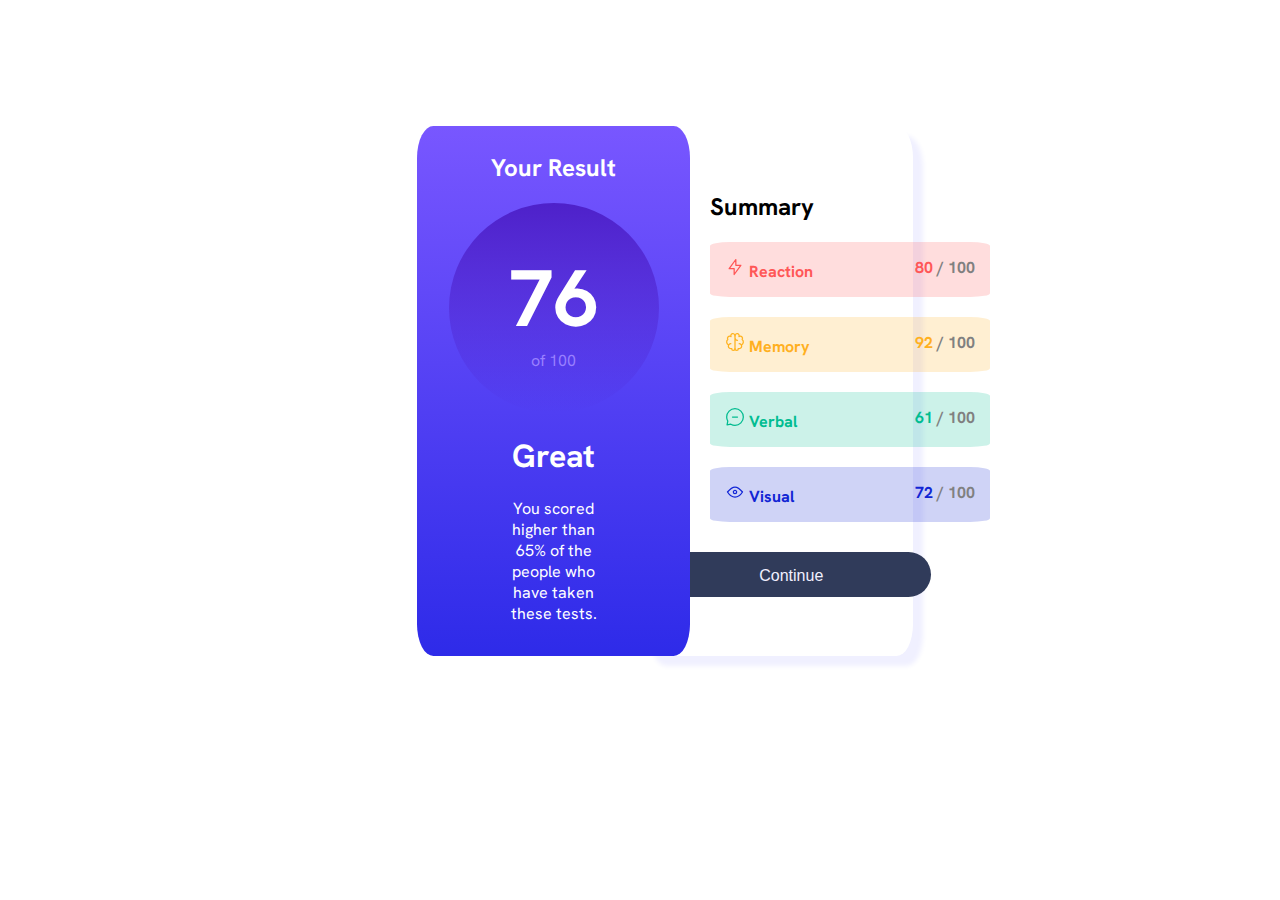
==== results-summary-component-main/index.html @ 16154f98 "Add files via upload" ====
<!DOCTYPE html>
<html lang="en">
  <head>
    <meta charset="UTF-8" />
    <meta name="viewport" content="width=device-width, initial-scale=1.0" />
    <!-- displays site properly based on user's device -->

    <link
      rel="icon"
      type="image/png"
      sizes="32x32"
      href="./assets/images/favicon-32x32.png"
    />
    <link rel="preconnect" href="https://fonts.googleapis.com" />
    <link rel="preconnect" href="https://fonts.gstatic.com" crossorigin />
    <link
      href="https://fonts.googleapis.com/css2?family=Hanken+Grotesk:ital,wght@0,100..900;1,100..900&display=swap"
      rel="stylesheet"
    />
    <link rel="stylesheet" href="./design/Css/style.css">
    <title>Result and Summary</title>


  </head>
  <body>
    <main role="main">
    <div role="contentinfo" class="container">
      <div class="item1">
        <div>
          <h2>Your Result</h2>
          <div class="circulo">
          <div class="numero1"><b>76</b></div>
          <div class="numero2">of 100</div>
          </div>
        </div>
        <div>
          <h1>Great</h1>
          <p>
            You scored higher than 65% of the people who have taken these tests.
          </p>
        </div>
      </div>
      <div class="item2">
        <div role="contentinfo" class="contentinfo"><b>
          <div class="Summary">
            <h2>Summary</h2>
          </div>
          <div class="span1">
            <span>
              <span><img src="./assets/images/icon-reaction.svg" alt=""></span>
              <span>Reaction</span>
            </span>
              <span>
                <span>80</span>
                <span style="color: grey;">/ 100</span>
              </span>
          </div>
          <div class="span2">
            <span>
              <span><img src="./assets/images/icon-memory.svg" alt=""></span>
              <span>Memory</span>
            </span>
              <span>
                <span>92</span>
                <span style="color: grey;">/ 100</span>
              </span>              
          </div>
          <div class="span3">
            <span>
              <span><img src="./assets/images/icon-verbal.svg" alt=""></span>
              <span>Verbal</span>
            </span>              
              <span>
                <span>61</span>
                <span style="color: grey;">/ 100</span>
              </span>
          </div>
          <div class="span4">
            <span>
              <span><img src="./assets/images/icon-visual.svg" alt=""></span>
              <span>Visual</span>
            </span>
              <span>
                <span>72</span>
                <span style="color: grey;">/ 100</span>
              </span>
          </div>
        </b>
        </div>
        <div class="container-button">
          <button class="button">Continue</button>
        </div>
      </div>
        
    </div>
  </main>
    <div class="attribution">
      Challenge by
      <a href="https://www.frontendmentor.io?ref=challenge" target="_blank"
        >Frontend Mentor</a
      >. Coded by <a href="#">Mapp81</a>.
    </div>
  </body>
</html>
---- results-summary-component-main/design/Css/style.css ----
body{
    
    font-family: Hanken Grotesk;
    
}

.container{
    display: flex;
    justify-content: center;
    align-items: center;
    align-content: center;
    flex-direction: row;
    border-radius: 15%;
    background-color: hsl(0, 0%, 100%) ;
    margin: 10%
    
}

.item1{
    display: flex;
    flex-direction: column;
    justify-content: center;
    width: 23%;
    height: 500px;
    align-items: center;    
    text-align: center;
    border-radius: 6%;
    background: linear-gradient(hsl(252, 100%, 67%), hsl(241, 81%, 54%));
    color: hsl(0, 0%, 100%);
    padding: 15px 20px 15px 20px;
    transform: translateX(50px);
}

.item2{
    display: flex;
    flex-direction: column;
    align-items: left;
    width: 23%;
    height: 500px;
    text-align: left;
    padding: 15px 20px 15px 20px;
    background-color: hsl(0, 0%, 100%);
    box-shadow: 10px 10px 5px hsl(241, 100%, 97%);
    border-radius: 6%;
    
}

.item1 h2{
    margin-top: 10px;
    margin-bottom: 20px;
}

.div summary{
    
    margin-bottom: 30px;
}

.contentinfo{
    display: flex;
    flex-direction: column;
    justify-content: center;
    margin: 30px 10px 0px 50px;
    
    
}

.span1 .span2 .span3 .span4{
    display: flex;
    justify-content: space-between;
}

.span1{
    
    background-color: hsla(0, 100%, 67%, 20%);
    border-radius: 7%;
    width: 250px;
    color:  hsl(0, 100%, 67%);
    font-size: 16px;
    padding: 15px 15px 15px 15px;
    margin-bottom: 20px;
    display: flex;
    justify-content: space-between;
    
}

.span2{
    background-color: hsla(39, 100%, 56%, 20%);
    border-radius: 7%;
    width: 250px;
    color:  hsl(39, 100%, 56%);
    font-size: 16px;
    padding: 15px 15px 15px 15px;
    margin-bottom: 20px;
    display: flex;
    justify-content: space-between;
    
}

.span3{
    background-color: hsla(166, 100%, 37%, 20%);
    border-radius: 7%;
    width: 250px;
    color: hsl(166, 100%, 37%);
    font-size: 16px;
    padding: 15px 15px 15px 15px;
    margin-bottom: 20px;
    display: flex;
    justify-content: space-between;
    
}

.span4{
    background-color: hsla(234, 85%, 45%,20%);
    border-radius: 7%;
    width: 250px;
    color: hsl(234, 85%, 45%);
    font-size: 16px;
    margin-bottom: 20px;
    padding: 15px 15px 15px 15px;
    display: flex;
    justify-content: space-between;
    align-content: center;
    
}

.container-button{
    display: flex;
    flex-direction: column;
    justify-content: center;
    margin: 10px 0px 10px 0px; 
    align-items: center;
    align-content: center;
    margin-left: 30px;
}

.button{
    background-color: hsl(224, 30%, 27%);
    color: hsl(241, 100%, 97%);
    border-radius: 7%;
    width: 280px;
    height: 45px;
    padding: 15px 15px 15px 15px;
    font-size: 16px;
    margin-bottom: 10px;
    box-shadow: none;
    border-color: none;
    border-style: none;
    display: inline-block; /* Permite que el botón se ajuste al contenido */
    cursor: pointer; /* Cambia el cursor al pasar sobre el botón */
    border-radius: 50px; /* Redondea los bordes por completo */
}

.circulo{
    display: flex;
    justify-content: center;
    align-content: center;
    flex-direction: column;
    align-items: center;
    border-radius: 100%;
    height: 210px;
    width: 210px;
    background: linear-gradient(hsla(256, 72%, 46%, 1),hsla(241, 72%, 46%, 0));
    
}

div p{
    padding: 0 60px 0 60px;
}

img{
    align-items: center;
}

.numero1{
    font-size: 80px;
}

.numero2{
    color: hsl(252, 100%, 75%);

}

.attribution {
    display: none;
    font-size: 11px;
    text-align: center;
  }
  

  /* Media Queries */
@media (max-width: 768px) {
    .container {
        flex-direction: column;
        align-items: center;
    }

    .item1, .item2 {
        width: 80%;
        margin-bottom: 20px;
    }

    .item1 {
        transform: none;
    }

    .item2{
        flex-direction: column;
        align-items: center;
    }

    .contentinfo {
        display: flex;
        justify-content: space-between;
    }

}

/* Media Queries */
@media (max-width: 480px) {
    .container {
        display: flex;
        flex-direction: column;
        justify-content: space-between;
        align-items: center;
        width: 100vw;
        margin: 0;
    }

    .item1{
        height: 50vh;
        padding-bottom: 10vh;
    }

    .item2{
        height: 50vh ;
        
        box-shadow: none;
        display: flex;
        justify-content: center;
    }

}
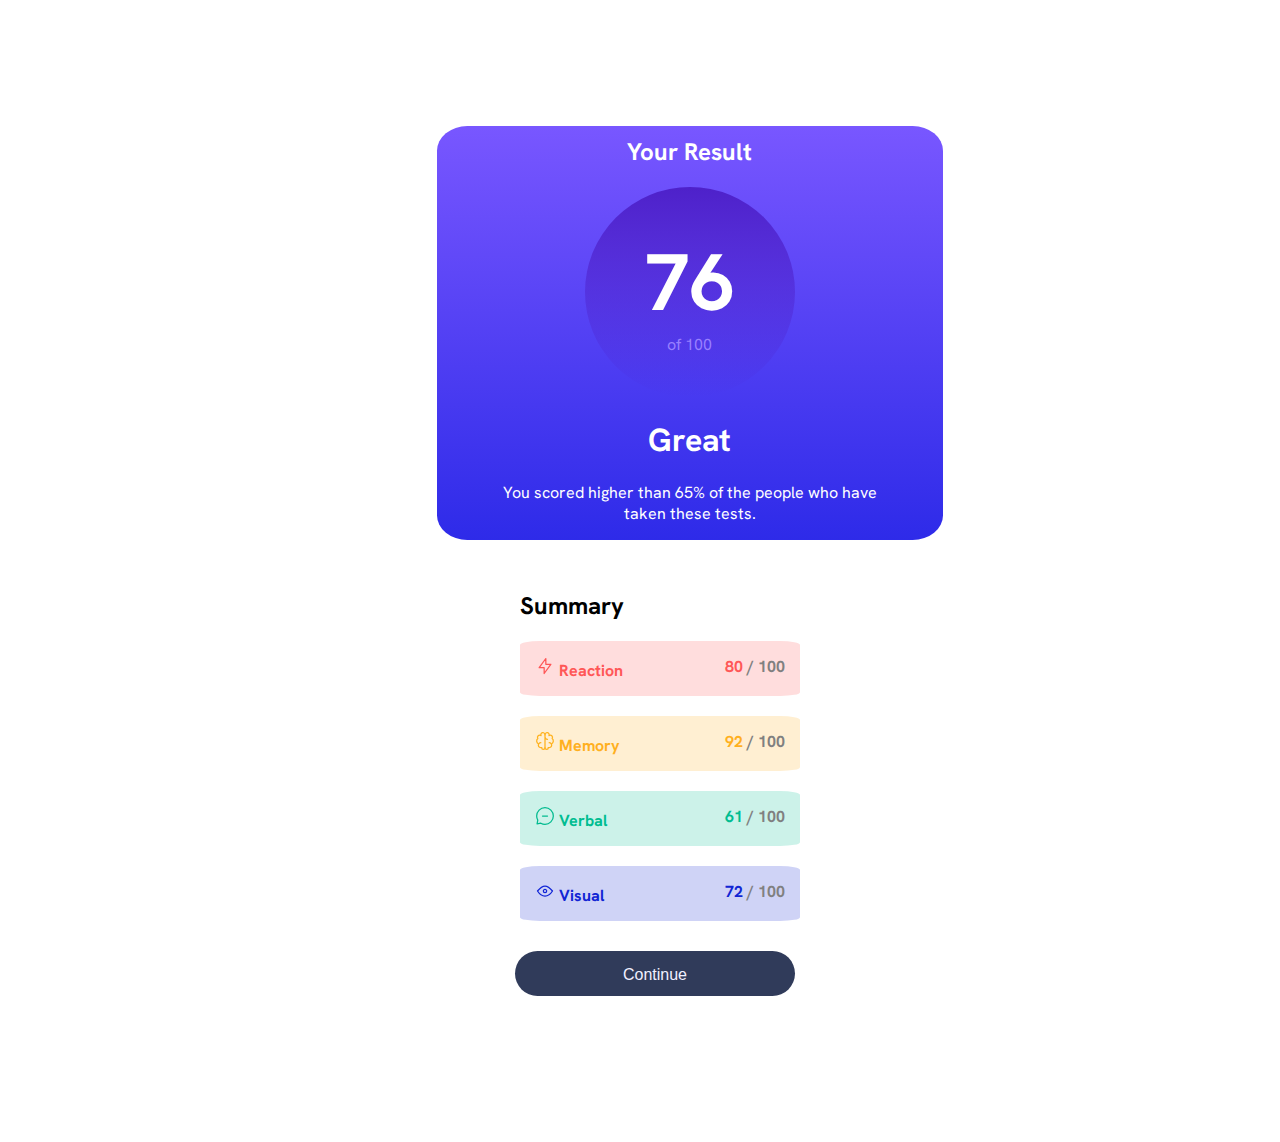
==== commit 813c5283: "Add files via upload" ====
--- a/results-summary-component-main/index.html
+++ b/results-summary-component-main/index.html
@@ -76,9 +76,9 @@
               </span>
           </div>
           <div class="span4">
-            <span>
+            <span class="spanback">
               <span><img src="./assets/images/icon-visual.svg" alt=""></span>
-              <span>Visual</span>
+              <span >Visual</span>
             </span>
               <span>
                 <span>72</span>
--- a/results-summary-component-main/design/Css/style.css
+++ b/results-summary-component-main/design/Css/style.css
@@ -8,11 +8,11 @@
     display: flex;
     justify-content: center;
     align-items: center;
-    align-content: center;
     flex-direction: row;
     border-radius: 15%;
-    background-color: hsl(0, 0%, 100%) ;
-    margin: 10%
+    background-color: hsl(0, 0%, 100%);
+    margin: 10%;
+    flex-wrap: wrap; 
     
 }
 
@@ -131,6 +131,7 @@
     align-items: center;
     align-content: center;
     margin-left: 30px;
+    flex-wrap: wrap; 
 }
 
 .button{
@@ -145,6 +146,7 @@
     box-shadow: none;
     border-color: none;
     border-style: none;
+    
     display: inline-block; /* Permite que el botón se ajuste al contenido */
     cursor: pointer; /* Cambia el cursor al pasar sobre el botón */
     border-radius: 50px; /* Redondea los bordes por completo */
@@ -186,58 +188,77 @@
     text-align: center;
   }
   
-
-  /* Media Queries */
-@media (max-width: 768px) {
+/* Media Queries */
+@media (max-width: 1800px) {
     .container {
         flex-direction: column;
         align-items: center;
-    }
+        flex-wrap: wrap;
+
+    }
+
 
     .item1, .item2 {
-        width: 80%;
-        margin-bottom: 20px;
-    }
-
-    .item1 {
-        transform: none;
+        width: 50%;
+        height: auto;
+        padding: 0;
+        margin: 0;
+        
     }
 
     .item2{
-        flex-direction: column;
-        align-items: center;
-    }
-
-    .contentinfo {
-        display: flex;
-        justify-content: space-between;
-    }
-
-}
-
-/* Media Queries */
-@media (max-width: 480px) {
-    .container {
-        display: flex;
-        flex-direction: column;
-        justify-content: space-between;
-        align-items: center;
-        width: 100vw;
-        margin: 0;
-    }
-
-    .item1{
-        height: 50vh;
-        padding-bottom: 10vh;
-    }
-
-    .item2{
-        height: 50vh ;
-        
         box-shadow: none;
         display: flex;
+        align-items: center;
         justify-content: center;
     }
 
-}
-
+   
+}
+
+@media (max-width: 768px) {
+    .item1, .item2 {
+        width: 100%;
+        height: auto;
+        
+    }
+
+    .item2{
+        box-shadow: none;
+    }
+
+    .span1, .span2, .span3, .span4 {
+        width: 100%;
+        font-size: 14px;
+    }
+
+    .button {
+        width: 100%;
+    }
+}
+
+@media (max-width: 480px) {
+    .span1, .span2, .span3, .span4 {
+        font-size: 12px;
+        padding: 10px;
+        
+    }
+
+    .item2{
+        box-shadow: none;
+    }
+
+    .button {
+        font-size: 14px;
+        width: 100%;
+    }
+
+    .circulo {
+        height: 150px;
+        width: 150px;
+    }
+
+    .numero1 {
+        font-size: 60px;
+    }
+}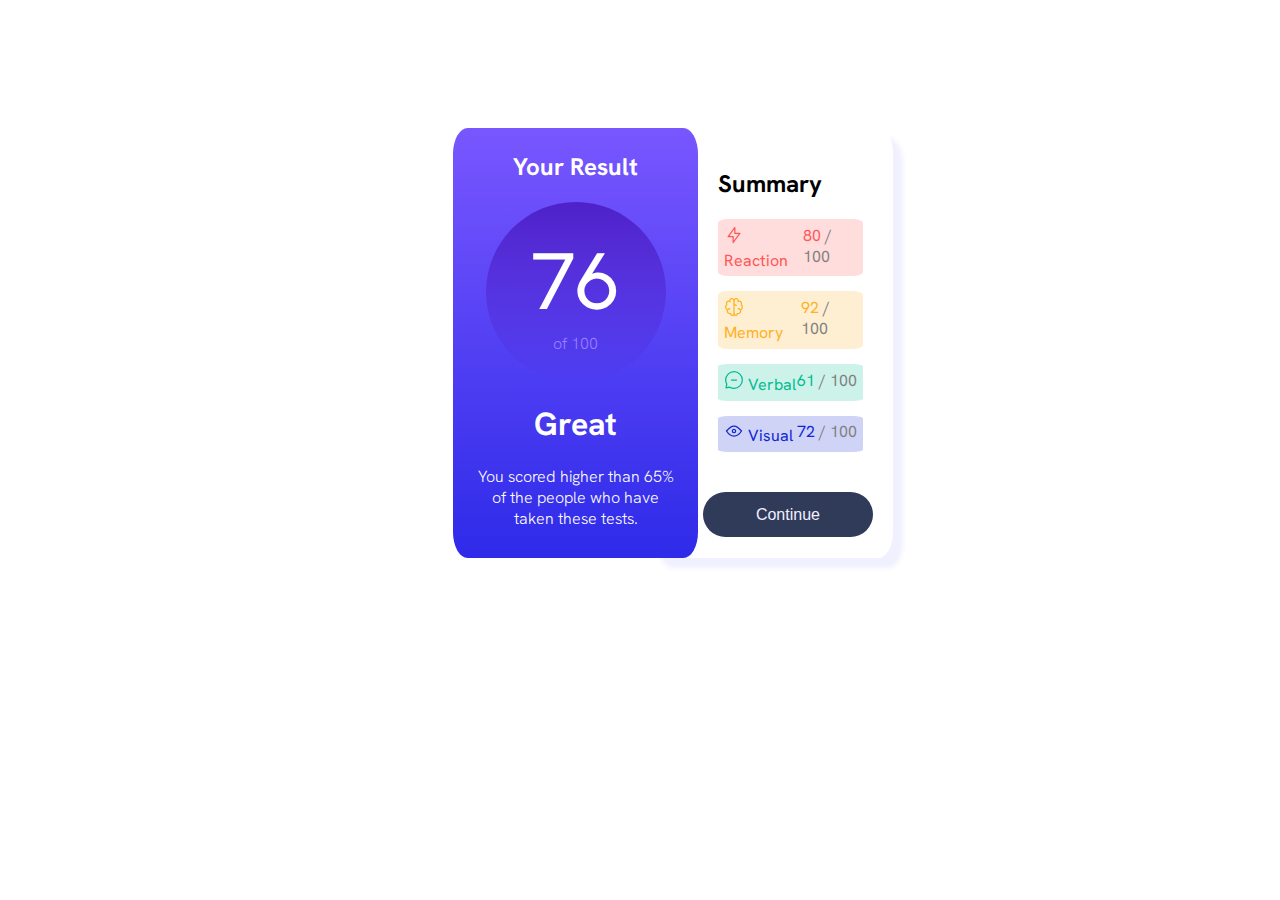
==== commit b7187861: "Add files via upload" ====
--- a/results-summary-component-main/index.html
+++ b/results-summary-component-main/index.html
@@ -48,7 +48,7 @@
           <div class="span1">
             <span>
               <span><img src="./assets/images/icon-reaction.svg" alt=""></span>
-              <span>Reaction</span>
+              <span >Reaction</span>
             </span>
               <span>
                 <span>80</span>
--- a/results-summary-component-main/design/Css/style.css
+++ b/results-summary-component-main/design/Css/style.css
@@ -1,7 +1,9 @@
 body{
     
     font-family: Hanken Grotesk;
-    
+    width: 100vw;
+    height: auto;
+    font-weight: 300;
 }
 
 .container{
@@ -20,8 +22,8 @@
     display: flex;
     flex-direction: column;
     justify-content: center;
-    width: 23%;
-    height: 500px;
+    width: 20%;
+    height: 400px;
     align-items: center;    
     text-align: center;
     border-radius: 6%;
@@ -35,8 +37,8 @@
     display: flex;
     flex-direction: column;
     align-items: left;
-    width: 23%;
-    height: 500px;
+    width: 20%;
+    height: 400px;
     text-align: left;
     padding: 15px 20px 15px 20px;
     background-color: hsl(0, 0%, 100%);
@@ -52,104 +54,85 @@
 
 .div summary{
     
-    margin-bottom: 30px;
+    margin-bottom: 20px;
 }
 
 .contentinfo{
     display: flex;
     flex-direction: column;
-    justify-content: center;
-    margin: 30px 10px 0px 50px;
-    
+    margin: 5px 10px 20px 50px;
     
 }
 
 .span1 .span2 .span3 .span4{
     display: flex;
     justify-content: space-between;
-}
+    width: 250px;
+    
+}
+
 
 .span1{
-    
+    display: flex;
+    justify-content: space-between;
     background-color: hsla(0, 100%, 67%, 20%);
     border-radius: 7%;
-    width: 250px;
     color:  hsl(0, 100%, 67%);
-    font-size: 16px;
-    padding: 15px 15px 15px 15px;
-    margin-bottom: 20px;
-    display: flex;
-    justify-content: space-between;
+    margin: 0 0 15px 0;
+    padding: 4%;
     
 }
 
 .span2{
+    display: flex;
+    justify-content: space-between;
     background-color: hsla(39, 100%, 56%, 20%);
     border-radius: 7%;
-    width: 250px;
     color:  hsl(39, 100%, 56%);
-    font-size: 16px;
-    padding: 15px 15px 15px 15px;
-    margin-bottom: 20px;
-    display: flex;
-    justify-content: space-between;
-    
+    margin: 0 0 15px 0;
+    padding: 4%;
 }
 
 .span3{
+    display: flex;
+    justify-content: space-between;
     background-color: hsla(166, 100%, 37%, 20%);
     border-radius: 7%;
-    width: 250px;
     color: hsl(166, 100%, 37%);
-    font-size: 16px;
-    padding: 15px 15px 15px 15px;
-    margin-bottom: 20px;
-    display: flex;
-    justify-content: space-between;
-    
+    margin: 0 0 15px 0;
+    padding: 4%;
 }
 
 .span4{
+    display: flex;
+    justify-content: space-between;
     background-color: hsla(234, 85%, 45%,20%);
     border-radius: 7%;
-    width: 250px;
     color: hsl(234, 85%, 45%);
-    font-size: 16px;
-    margin-bottom: 20px;
-    padding: 15px 15px 15px 15px;
-    display: flex;
-    justify-content: space-between;
+    margin: 0 0 20px 0;
+    padding: 4%;
+}
+
+.container-button{
+    display: flex;
+    justify-content: center;
+    align-items: center;
     align-content: center;
-    
-}
-
-.container-button{
-    display: flex;
-    flex-direction: column;
-    justify-content: center;
-    margin: 10px 0px 10px 0px; 
-    align-items: center;
-    align-content: center;
-    margin-left: 30px;
-    flex-wrap: wrap; 
+    margin-left: 35px;
+
 }
 
 .button{
     background-color: hsl(224, 30%, 27%);
     color: hsl(241, 100%, 97%);
-    border-radius: 7%;
-    width: 280px;
+    width: 240px;
     height: 45px;
-    padding: 15px 15px 15px 15px;
     font-size: 16px;
-    margin-bottom: 10px;
     box-shadow: none;
     border-color: none;
     border-style: none;
-    
-    display: inline-block; /* Permite que el botón se ajuste al contenido */
-    cursor: pointer; /* Cambia el cursor al pasar sobre el botón */
-    border-radius: 50px; /* Redondea los bordes por completo */
+    cursor: pointer; 
+    border-radius: 50px;
 }
 
 .circulo{
@@ -159,14 +142,16 @@
     flex-direction: column;
     align-items: center;
     border-radius: 100%;
-    height: 210px;
-    width: 210px;
+    height: 180px;
+    width: 180px;
     background: linear-gradient(hsla(256, 72%, 46%, 1),hsla(241, 72%, 46%, 0));
     
 }
 
+
 div p{
-    padding: 0 60px 0 60px;
+
+   text-align: center;
 }
 
 img{
@@ -188,77 +173,76 @@
     text-align: center;
   }
   
-/* Media Queries */
-@media (max-width: 1800px) {
+/* Responsive Design */
+@media screen and (max-width: 768px) {
     .container {
         flex-direction: column;
-        align-items: center;
-        flex-wrap: wrap;
-
-    }
-
+        margin: 5%;
+    }
 
     .item1, .item2 {
-        width: 50%;
+        width: 90%;
         height: auto;
-        padding: 0;
-        margin: 0;
-        
-    }
-
-    .item2{
+        margin-bottom: 20px;
+        padding: 20px;
         box-shadow: none;
-        display: flex;
-        align-items: center;
-        justify-content: center;
-    }
-
-   
-}
-
-@media (max-width: 768px) {
+        font-size: 10px;
+    }
+
+    .span1, .span2, .span3, .span4 {
+        width: 100%;
+    }
+
+    .container-button {
+        margin-left: 30px;
+    }
+
+    .button {
+        width: 100%;
+        max-width: 280px;
+    }
+
+    .circulo {
+        width: 150px;
+        height: 150px;
+    }
+
+    .numero1 {
+        font-size: 60px;
+    }
+
+    div p {
+        padding: 0 20px;
+    }
+}
+
+@media screen and (max-width: 480px) {
     .item1, .item2 {
         width: 100%;
-        height: auto;
-        
-    }
-
-    .item2{
+        padding: 15px;
         box-shadow: none;
+        font-size: 10px;
     }
 
     .span1, .span2, .span3, .span4 {
-        width: 100%;
-        font-size: 14px;
+        padding: 10px;
     }
 
     .button {
-        width: 100%;
-    }
-}
-
-@media (max-width: 480px) {
-    .span1, .span2, .span3, .span4 {
-        font-size: 12px;
-        padding: 10px;
-        
-    }
-
-    .item2{
-        box-shadow: none;
-    }
-
-    .button {
-        font-size: 14px;
-        width: 100%;
+        font-size: 10px;
+        height: 40px;
     }
 
     .circulo {
-        height: 150px;
-        width: 150px;
+        width: 120px;
+        height: 120px;
     }
 
     .numero1 {
-        font-size: 60px;
-    }
-}+        font-size: 50px;
+    }
+
+    div p {
+        padding: 0 10px;
+    }
+}
